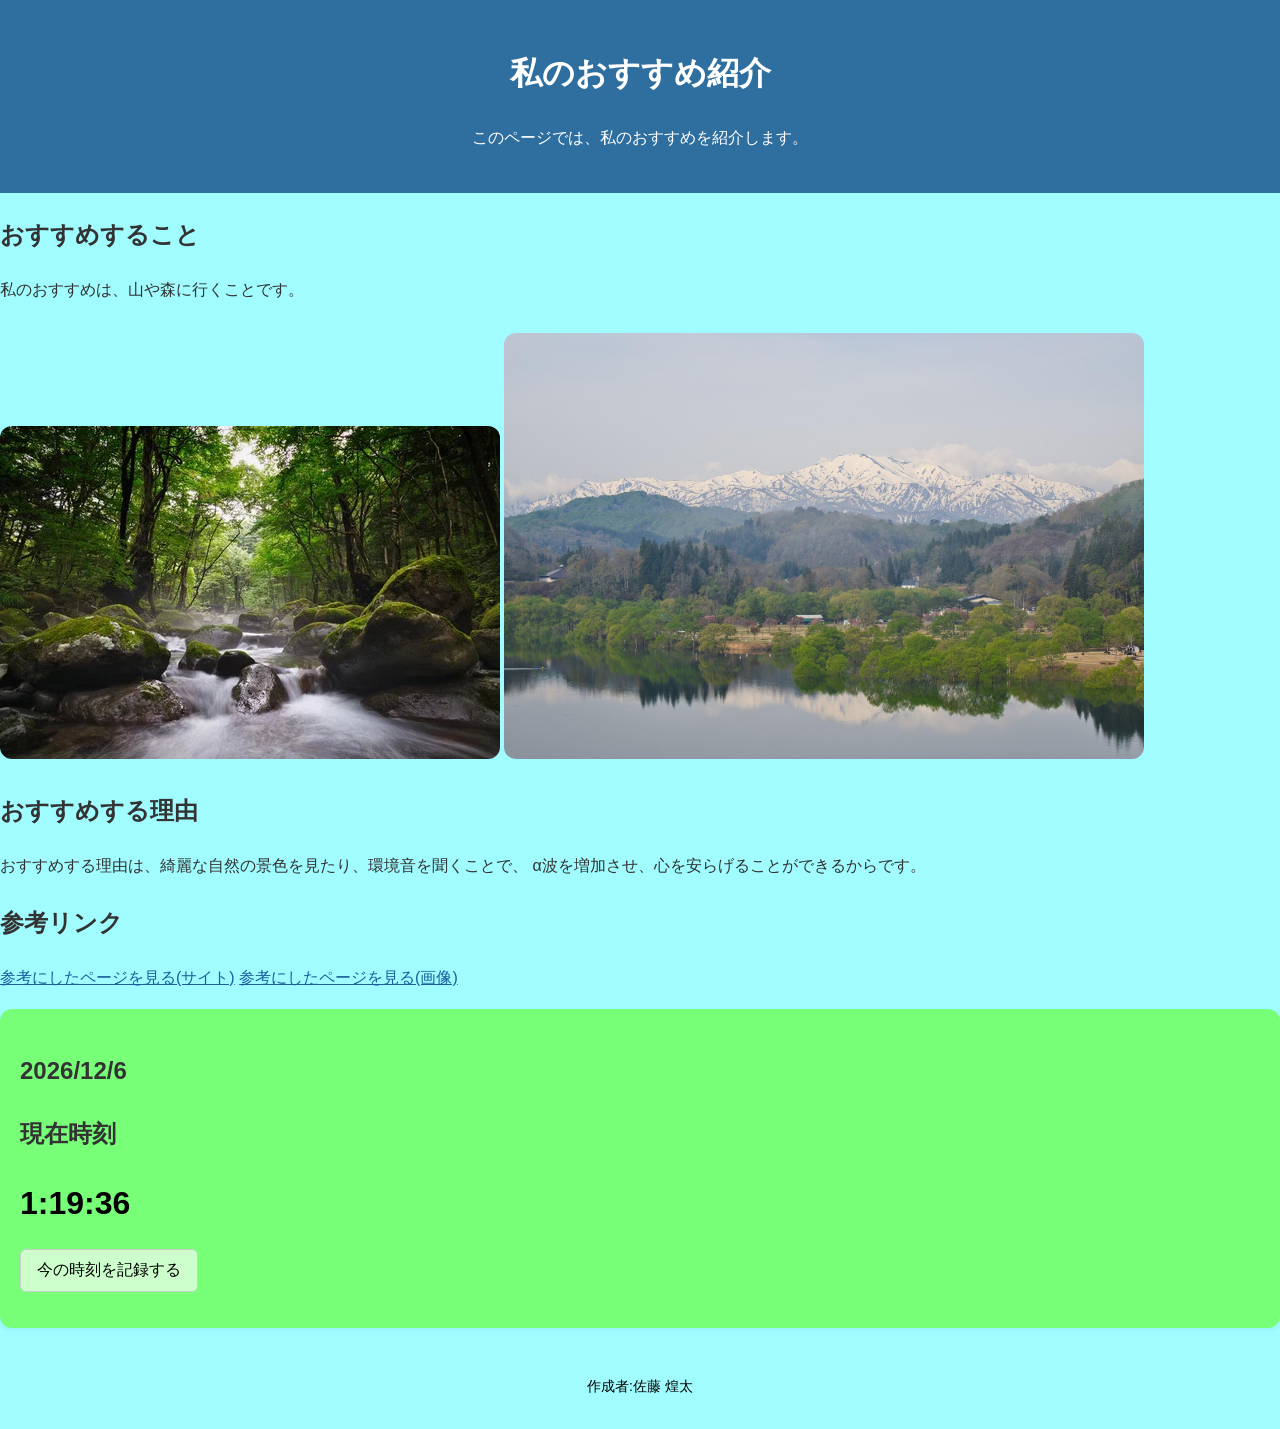
==== index.html @ 7285a291 "初めての♪コミット♪" ====
<!DOCTYPE html>
<html lang="ja">
<head>
  <meta charset="UTF-8">
  <title>おすすめ紹介ページ</title>
  <link rel="stylesheet" href="css/style.css">
  <script src="js/script.js" defer></script>
</head>
<body>

  <header>
    <h1>私のおすすめ紹介</h1>
    <p>このページでは、私のおすすめを紹介します。</p>
  </header>
  <section>
    <h2>おすすめすること</h2>
    <p>
      私のおすすめは、山や森に行くことです。
    </p>
    <div class="image-container">
      <img src="images\yuta_101280028_TP_V4.webp" alt="おすすめを表す画像" class="main-image">
      <img src="images\yuta_2664s032_TP_V.jpg" alt="おすすめを表す画像" class="main2-image">
    </div>
  </section>
  <section>
    <h2>おすすめする理由</h2>
    <p>
      おすすめする理由は、綺麗な自然の景色を見たり、環境音を聞くことで、
      α波を増加させ、心を安らげることができるからです。
    </p>
  </section>
  <section>
    <h2>参考リンク</h2>
    <p>
      <a href="https://www.inakaclub.net/the-impact-of-nature-on-humans" target="_blank">参考にしたページを見る(サイト)</a>
      <a href="https://www.pakutaso.com/nature" target="_blank">参考にしたページを見る(画像)</a>
    </p>
  </section>
  <section class="card">
      <h2 id="today"></h2>
      <h2>現在時刻</h2>
      <p id="clock" class="clock-text">--:--:--</p>
      <button id="timeButton">今の時刻を記録する</button>
      <p id="timeMessage"></p>
    </section>
    </main>
  <footer>
    <p>作成者:佐藤 煌太</p>
  </footer>
</body>
</html>
---- css/style.css ----
body {
  font-family: sans-serif;
  line-height: 1.8;
  margin: 0;
  background-color: #a0fcff;
  color: #333333;
}
header {
  background-color: #2f6f9f;
  color: white;
  padding: 24px;
  text-align: center;
}
main {
  max-width: 800px;
  margin: 24px auto;
  padding: 0 16px;
}
.card {
  background-color: rgb(120, 255, 120);
  padding: 20px;
  margin-bottom: 16px;
  border-radius: 12px;
  box-shadow: 0 2px 4px rgba(0, 0, 0, 0.05);
}
.main-image {
  max-width: 100%;
  height: auto;
  border-radius: 12px;
  margin-top: 12px;
  object-fit: cover;
}
.main2-image {
  flex: 1;
  width: 50%;
  max-width: 100%;
  height: auto;
  border-radius: 12px;
  margin-top: 12px;
  object-fit: cover;
}
.clock-text {
  font-size: 32px;
  font-weight: bold;
  margin: 8px 0 16px;
  color: #000000;
}
a {
  color: #1b5f9e;
  text-decoration: underline;
}
button {
  padding: 10px 16px;
  font-size: 16px;
  cursor: pointer;
  background-color: #ccffcc;
  border: 1px solid #ccc;
  border-radius: 6px;
  transition: all 0.2s;
}
button:hover {
  background-color: #9999ff;
}
footer {
  text-align: center;
  padding: 16px;
  color: #000000;
  font-size: 14px;
}
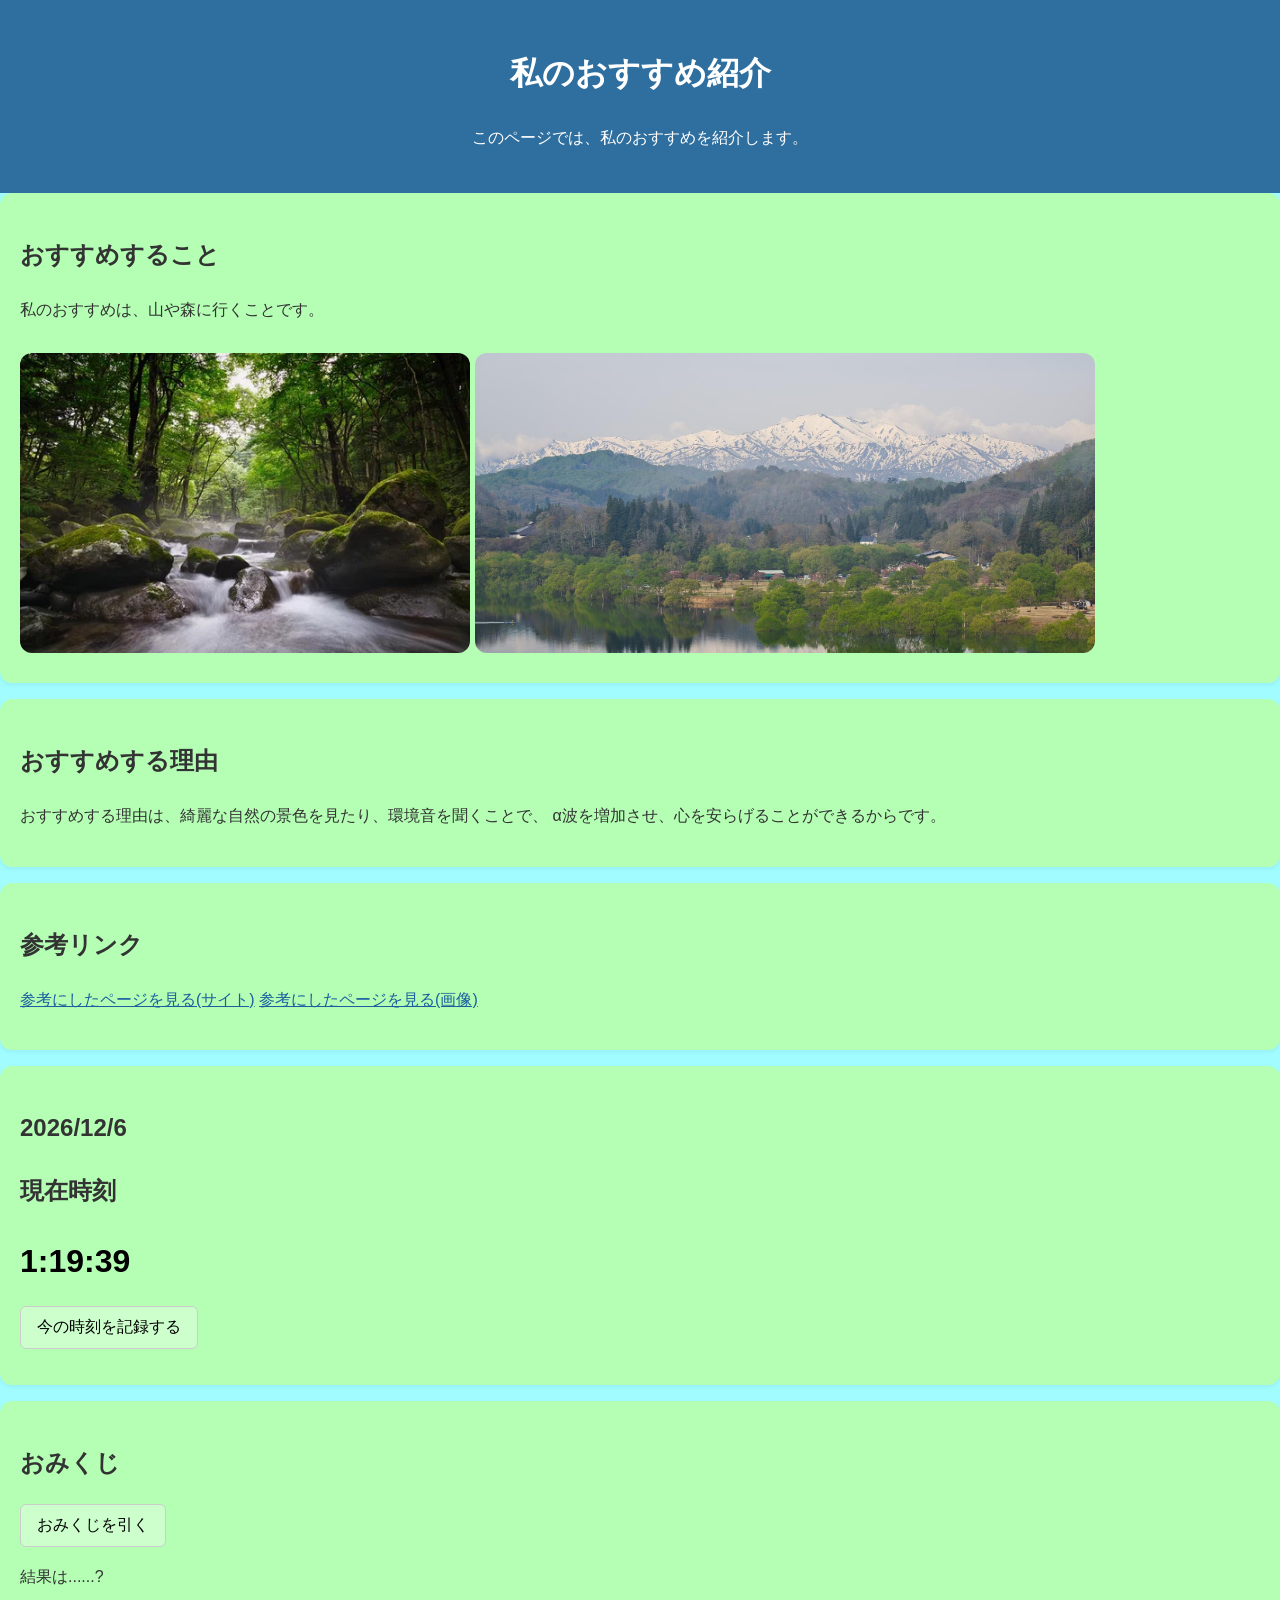
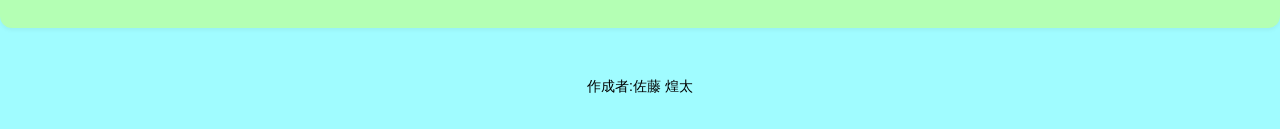
==== commit fbab89a2: "update:おみくじを追加、デザインの改良" ====
--- a/index.html
+++ b/index.html
@@ -12,24 +12,24 @@
     <h1>私のおすすめ紹介</h1>
     <p>このページでは、私のおすすめを紹介します。</p>
   </header>
-  <section>
+  <section class="card">
     <h2>おすすめすること</h2>
     <p>
       私のおすすめは、山や森に行くことです。
     </p>
     <div class="image-container">
-      <img src="images\yuta_101280028_TP_V4.webp" alt="おすすめを表す画像" class="main-image">
-      <img src="images\yuta_2664s032_TP_V.jpg" alt="おすすめを表す画像" class="main2-image">
+      <img src="images/yuta_101280028_TP_V4.webp" alt="おすすめを表す画像" class="main-image">
+      <img src="images/yuta_2664s032_TP_V.jpg" alt="おすすめを表す画像" class="main2-image">
     </div>
   </section>
-  <section>
+  <section class="card">
     <h2>おすすめする理由</h2>
     <p>
       おすすめする理由は、綺麗な自然の景色を見たり、環境音を聞くことで、
       α波を増加させ、心を安らげることができるからです。
     </p>
   </section>
-  <section>
+  <section class="card">
     <h2>参考リンク</h2>
     <p>
       <a href="https://www.inakaclub.net/the-impact-of-nature-on-humans" target="_blank">参考にしたページを見る(サイト)</a>
@@ -43,6 +43,12 @@
       <button id="timeButton">今の時刻を記録する</button>
       <p id="timeMessage"></p>
     </section>
+   <section class="card">
+      <h2>おみくじ</h2>
+      <button id="omikujiButton">おみくじを引く</button>
+      <p id="omikujiResult">結果は......?</p>
+      </section>
+     </section>
     </main>
   <footer>
     <p>作成者:佐藤 煌太</p>
--- a/css/style.css
+++ b/css/style.css
@@ -17,7 +17,7 @@
   padding: 0 16px;
 }
 .card {
-  background-color: rgb(120, 255, 120);
+  background-color: rgb(180, 255, 180);
   padding: 20px;
   margin-bottom: 16px;
   border-radius: 12px;
@@ -25,7 +25,7 @@
 }
 .main-image {
   max-width: 100%;
-  height: auto;
+  height: 300px;
   border-radius: 12px;
   margin-top: 12px;
   object-fit: cover;
@@ -34,7 +34,7 @@
   flex: 1;
   width: 50%;
   max-width: 100%;
-  height: auto;
+  height: 300px;
   border-radius: 12px;
   margin-top: 12px;
   object-fit: cover;
@@ -49,7 +49,7 @@
   color: #1b5f9e;
   text-decoration: underline;
 }
-button {
+button{
   padding: 10px 16px;
   font-size: 16px;
   cursor: pointer;
@@ -58,10 +58,12 @@
   border-radius: 6px;
   transition: all 0.2s;
 }
-button:hover {
-  background-color: #9999ff;
+button:hover{
+  background-color:#b3ffb3;
+  transform:translateY(-2px);
+  box-shadow:0 4px 8px rgba(0, 0, 0, 0.1);
 }
-footer {
+footer{
   text-align: center;
   padding: 16px;
   color: #000000;
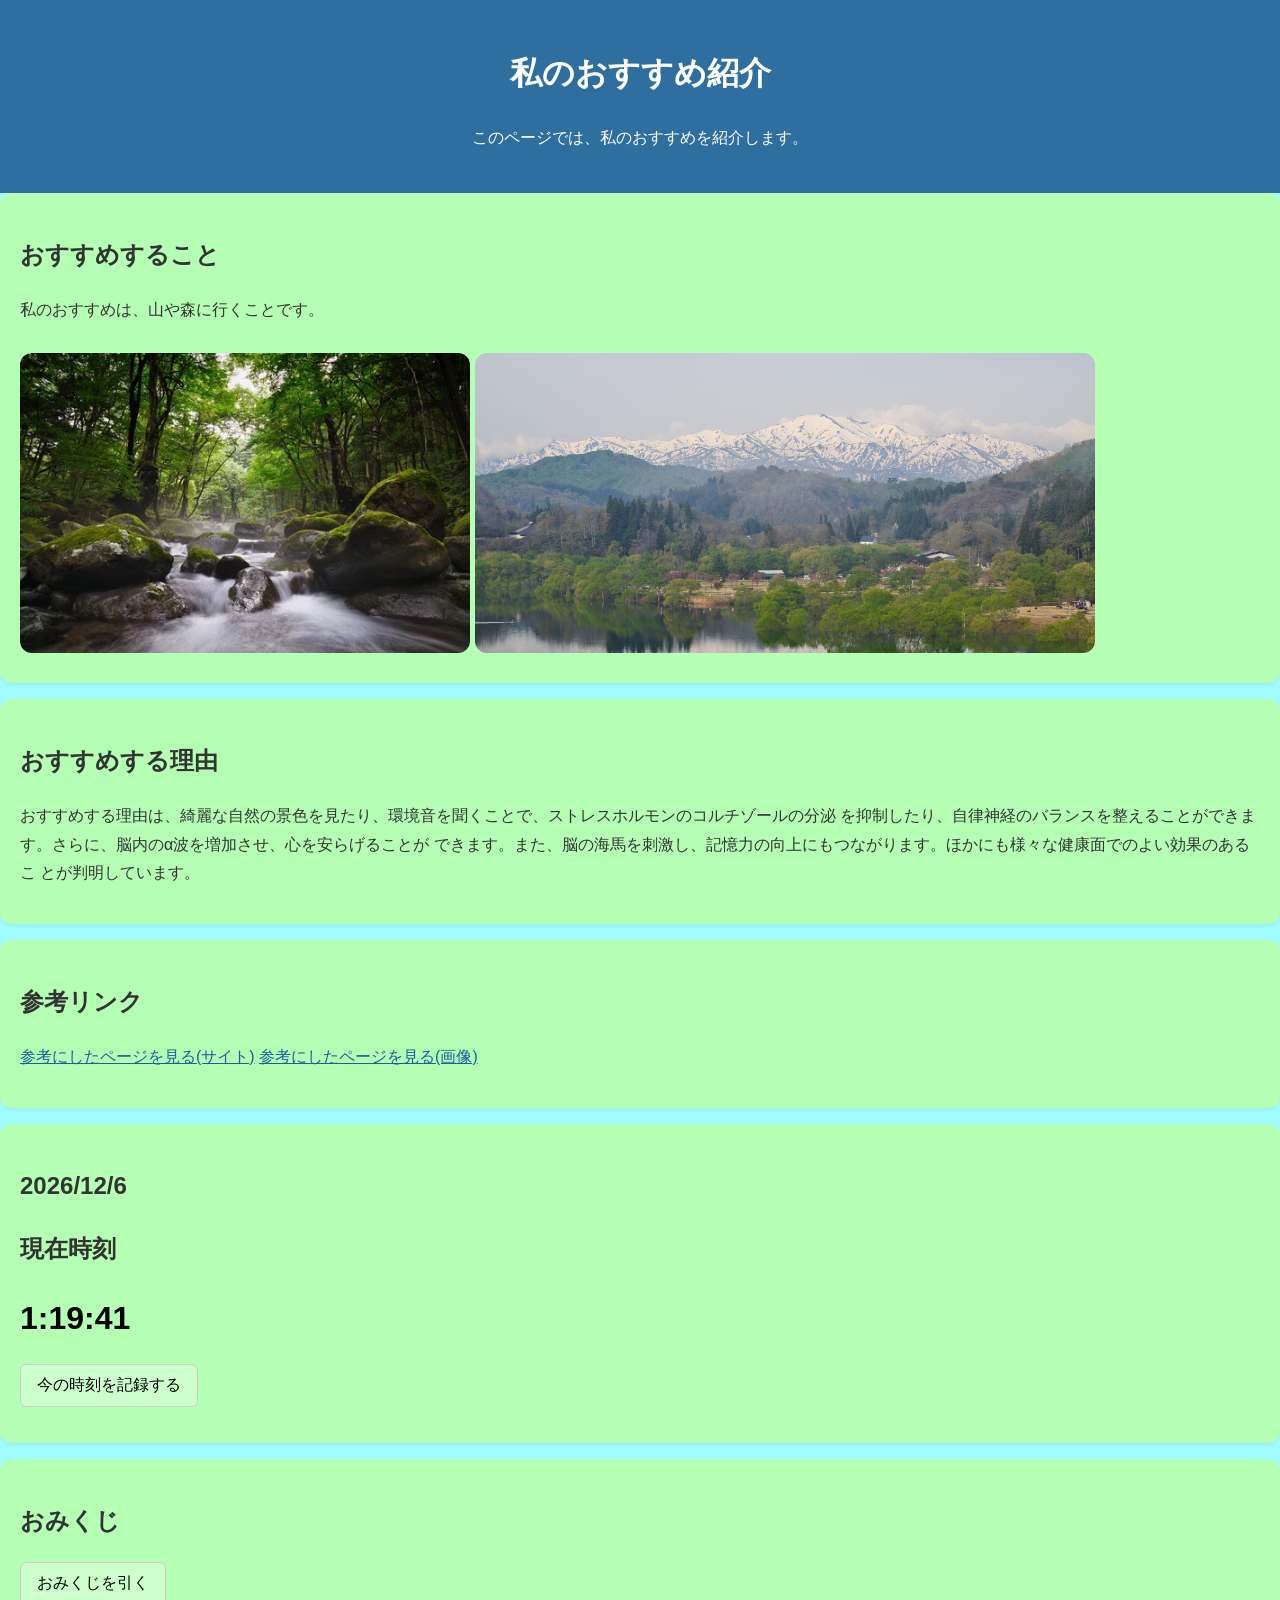
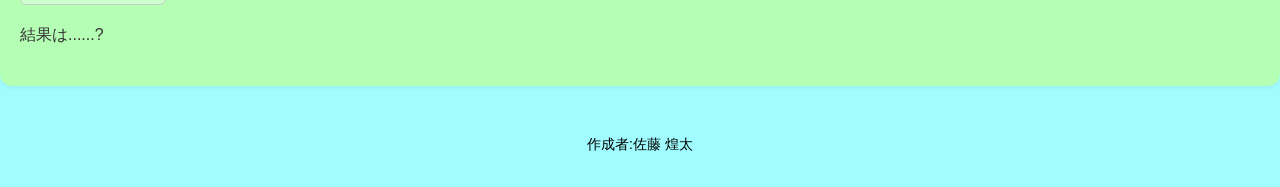
==== commit a7808cd4: "修正:本文の軽微な修正を行いました。" ====
--- a/index.html
+++ b/index.html
@@ -25,8 +25,10 @@
   <section class="card">
     <h2>おすすめする理由</h2>
     <p>
-      おすすめする理由は、綺麗な自然の景色を見たり、環境音を聞くことで、
-      α波を増加させ、心を安らげることができるからです。
+      おすすめする理由は、綺麗な自然の景色を見たり、環境音を聞くことで、ストレスホルモンのコルチゾールの分泌
+      を抑制したり、自律神経のバランスを整えることができます。さらに、脳内のα波を増加させ、心を安らげることが
+      できます。また、脳の海馬を刺激し、記憶力の向上にもつながります。ほかにも様々な健康面でのよい効果のあるこ
+      とが判明しています。
     </p>
   </section>
   <section class="card">
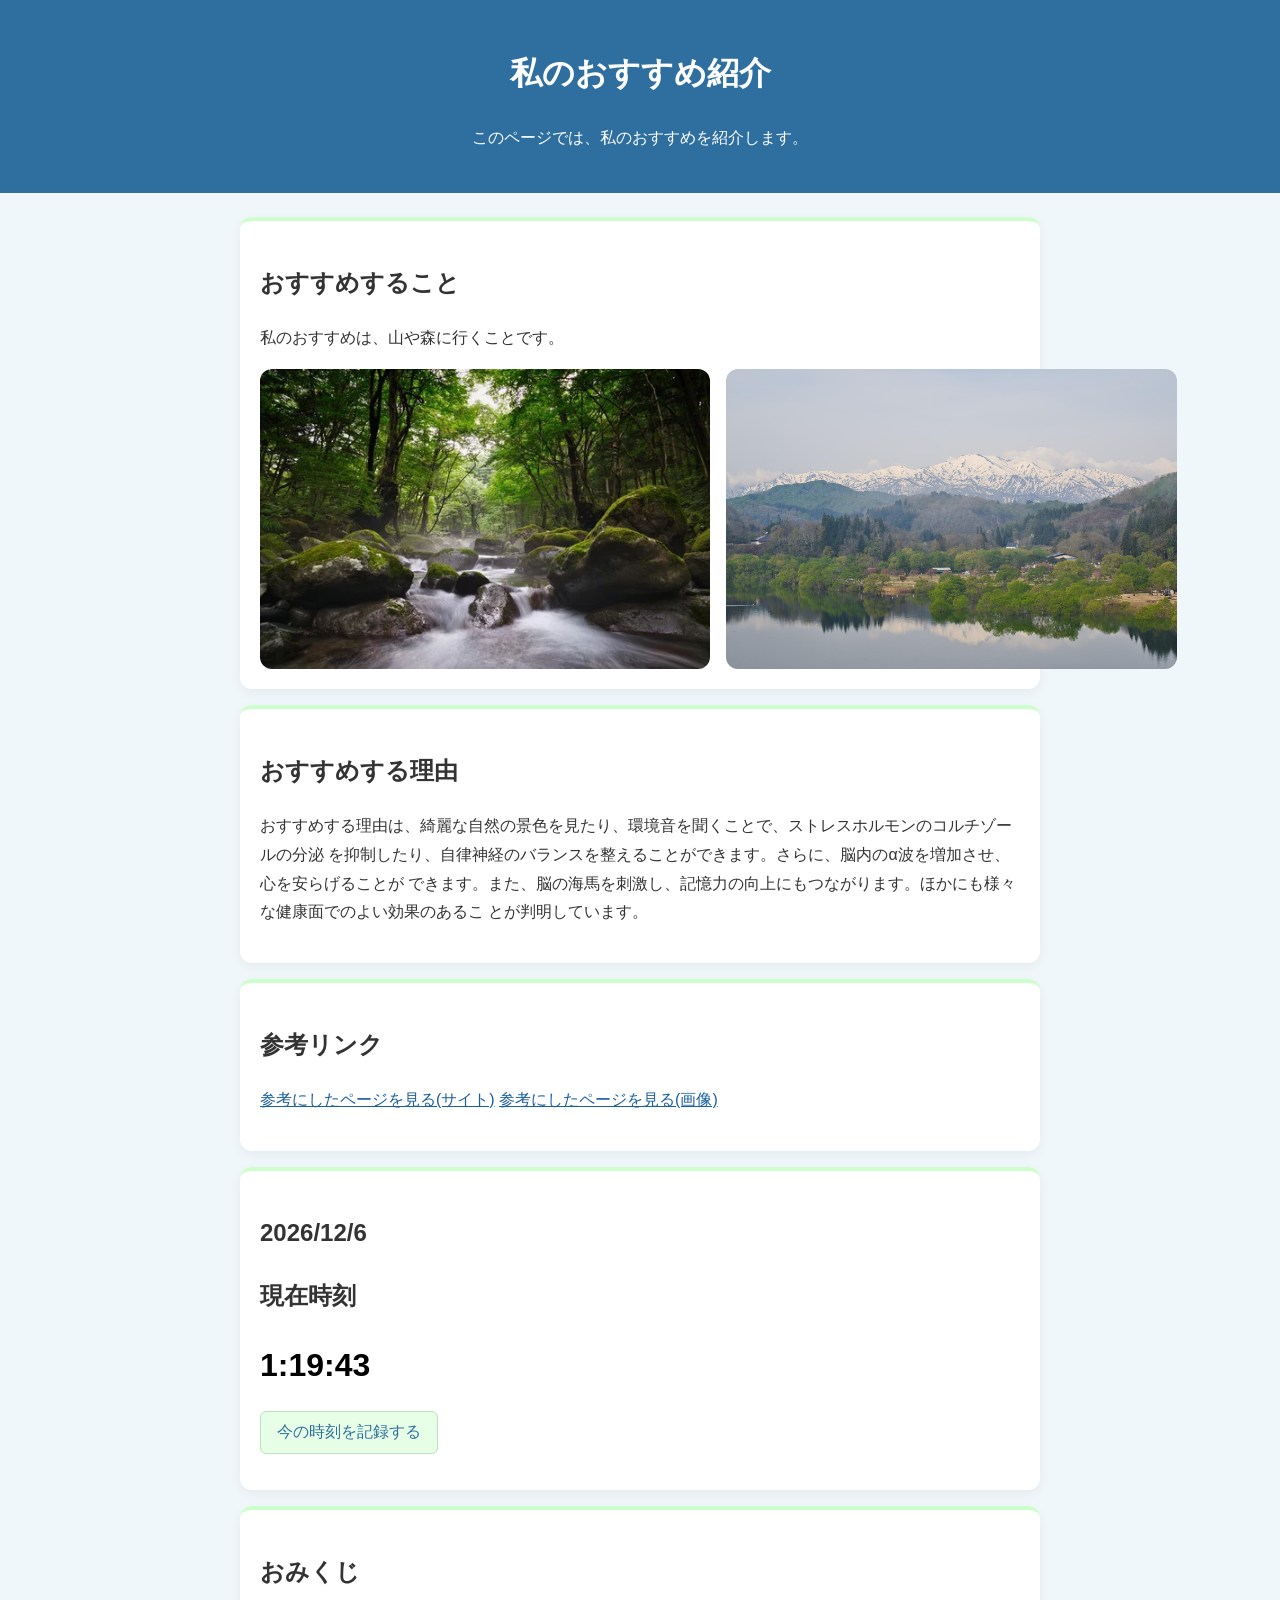
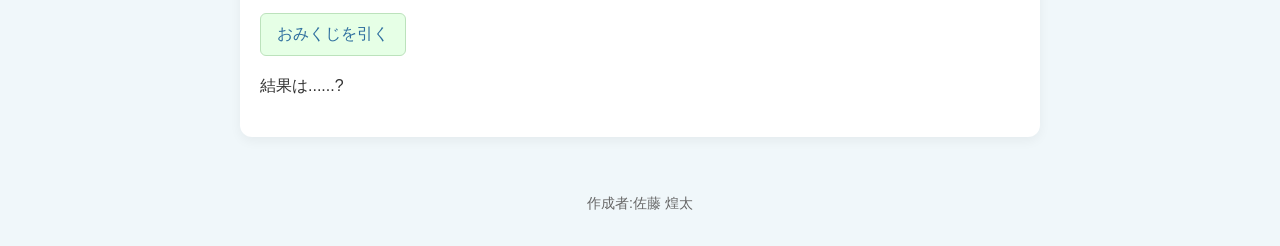
==== commit 58ffb1ff: "修正:CSSのスタイルを変更し、HTMLの構造を改善しました。具体的には、ボタンの背景色とテキスト色を変更し、フッターのテキスト色を調整しました。また、HTML内の不要な閉じタグを削除し、画像のクラス" ====
--- a/index.html
+++ b/index.html
@@ -7,18 +7,18 @@
   <script src="js/script.js" defer></script>
 </head>
 <body>
-
   <header>
     <h1>私のおすすめ紹介</h1>
     <p>このページでは、私のおすすめを紹介します。</p>
   </header>
+  <main>
   <section class="card">
     <h2>おすすめすること</h2>
     <p>
       私のおすすめは、山や森に行くことです。
     </p>
     <div class="image-container">
-      <img src="images/yuta_101280028_TP_V4.webp" alt="おすすめを表す画像" class="main-image">
+      <img src="images/yuta_101280028_TP_V4.webp" alt="おすすめを表す画像" class="main2-image">
       <img src="images/yuta_2664s032_TP_V.jpg" alt="おすすめを表す画像" class="main2-image">
     </div>
   </section>
@@ -44,14 +44,13 @@
       <p id="clock" class="clock-text">--:--:--</p>
       <button id="timeButton">今の時刻を記録する</button>
       <p id="timeMessage"></p>
-    </section>
+   </section>
    <section class="card">
       <h2>おみくじ</h2>
       <button id="omikujiButton">おみくじを引く</button>
       <p id="omikujiResult">結果は......?</p>
-      </section>
      </section>
-    </main>
+  </main>
   <footer>
     <p>作成者:佐藤 煌太</p>
   </footer>
--- a/css/style.css
+++ b/css/style.css
@@ -2,7 +2,7 @@
   font-family: sans-serif;
   line-height: 1.8;
   margin: 0;
-  background-color: #a0fcff;
+  background-color: #f0f7fa;
   color: #333333;
 }
 header {
@@ -17,11 +17,12 @@
   padding: 0 16px;
 }
 .card {
-  background-color: rgb(180, 255, 180);
+  background-color:#ffffff;
   padding: 20px;
   margin-bottom: 16px;
   border-radius: 12px;
-  box-shadow: 0 2px 4px rgba(0, 0, 0, 0.05);
+  box-shadow: 0 4px 12px rgba(0, 0, 0, 0.05);
+  border-top:4px solid #ccffcc;
 }
 .main-image {
   max-width: 100%;
@@ -30,14 +31,25 @@
   margin-top: 12px;
   object-fit: cover;
 }
+.image-container{
+  display: flex;
+  gap: 16px;
+  margin-top:12px
+}
 .main2-image {
   flex: 1;
-  width: 50%;
-  max-width: 100%;
+  width: 100%;
   height: 300px;
   border-radius: 12px;
-  margin-top: 12px;
   object-fit: cover;
+}
+@media(max-width:600px){
+  .image-container{
+    flex-direction: column;
+  }
+  .main2-image{
+    height:200px;
+  }
 }
 .clock-text {
   font-size: 32px;
@@ -53,19 +65,20 @@
   padding: 10px 16px;
   font-size: 16px;
   cursor: pointer;
-  background-color: #ccffcc;
-  border: 1px solid #ccc;
+  background-color: #e6ffe6;
+  color:#2f6f9f;
+  border: 1px solid #bce2bc;
   border-radius: 6px;
   transition: all 0.2s;
 }
 button:hover{
-  background-color:#b3ffb3;
+  background-color:#ccffcc;
   transform:translateY(-2px);
   box-shadow:0 4px 8px rgba(0, 0, 0, 0.1);
 }
 footer{
   text-align: center;
   padding: 16px;
-  color: #000000;
+  color: #666666;
   font-size: 14px;
 }
